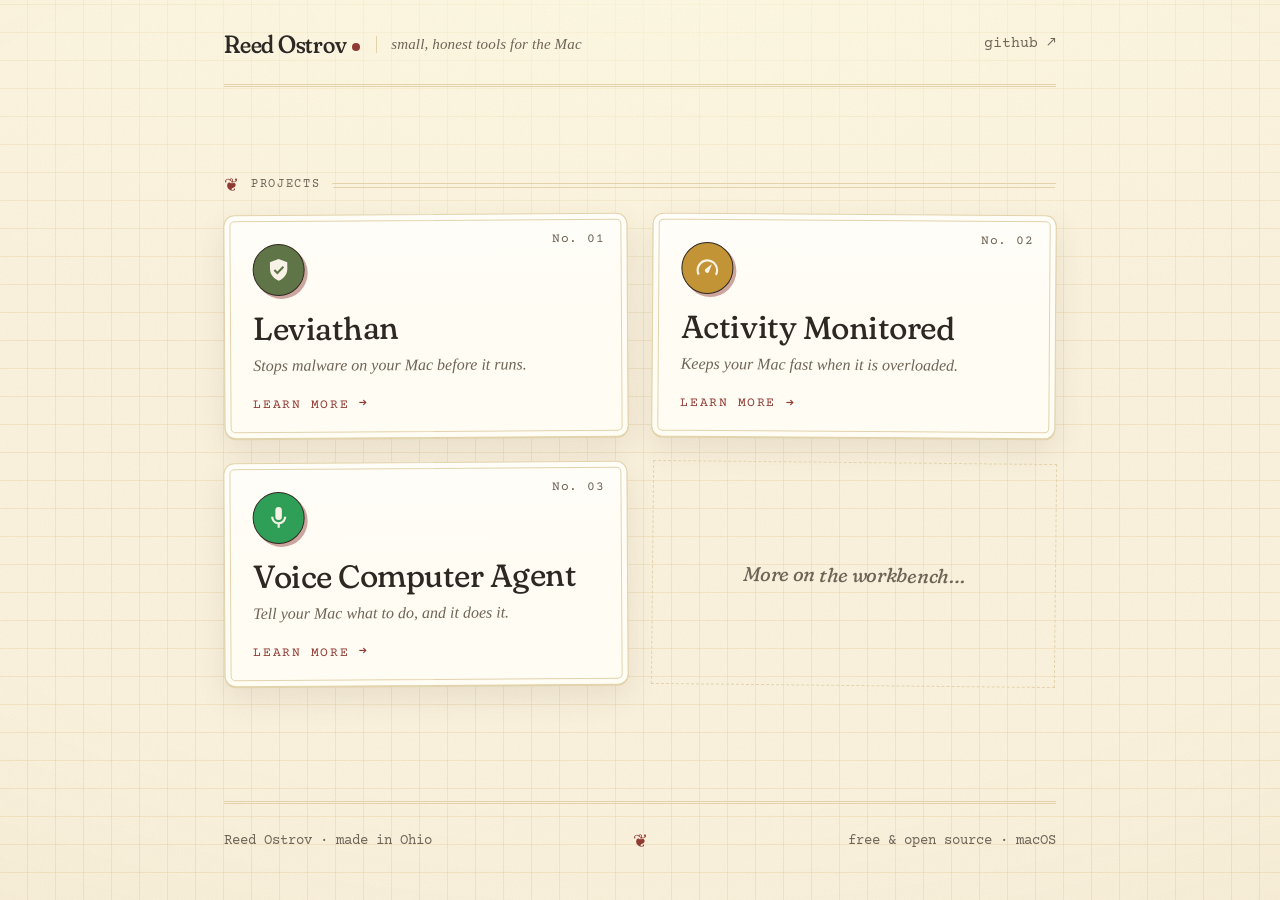
==== index.html @ e275d6ff "Bring back dark mode as warm cocoa with honey, coral and sage accents; softer shading Co-Authored-By" ====
<!doctype html><html lang="en"><head><meta charset="utf-8"><meta name="viewport" content="width=device-width,initial-scale=1"><link rel="preconnect" href="https://fonts.googleapis.com"><link rel="preconnect" href="https://fonts.gstatic.com" crossorigin><link href="https://fonts.googleapis.com/css2?family=Fraunces:opsz,wght,SOFT,WONK@9..144,300..600,0..100,0..1&family=Courier+Prime:ital,wght@0,400;0,700;1,400&family=IBM+Plex+Mono:wght@400;500&family=Instrument+Sans:wght@400;600&display=swap" rel="stylesheet"><link rel="stylesheet" href="/style.css?v=15"><title>Reed Ostrov</title><meta name="description" content="Reed Ostrov's projects: free, open source tools for the Mac."></head><body><div class="wrap"><header class="top"><a class="name" href="/">Reed Ostrov</a><span class="motto">small, honest tools for the Mac</span><a class="mute mono" href="https://github.com/Questboy23">github &#8599;</a></header>
<main class="home"><h1 class="label">Projects</h1><div class="grid">
<a class="card glass lev" href="/leviathan/"><span class="icon lev"><svg viewBox="0 0 24 24" fill="#f8f2e6"><path d="M12 2 4 5v6c0 5 3.4 9.4 8 11 4.6-1.6 8-6 8-11V5l-8-3zm-1.2 14.2-3.5-3.5 1.4-1.4 2.1 2.1 4.9-4.9 1.4 1.4-6.3 6.3z"/></svg></span><h2>Leviathan</h2><p>Stops malware on your Mac before it runs.</p><span class="pill">Learn more &rarr;</span></a>
<a class="card glass am" href="/activity-monitored/"><span class="icon am"><svg viewBox="0 0 24 24" fill="#f8f2e6"><path d="M12 4a10 10 0 0 0-10 10c0 1.7.4 3.3 1.2 4.7l1.7-1A8 8 0 1 1 20 14c0 1.4-.4 2.7-1 3.8l1.7 1A10 10 0 0 0 12 4zm4.2 4.4-5.6 4.4a2 2 0 1 0 2.8 2.8l2.8-7.2z"/></svg></span><h2>Activity Monitored</h2><p>Keeps your Mac fast when it is overloaded.</p><span class="pill">Learn more &rarr;</span></a>
<a class="card glass" href="/voice-computer-agent/"><span class="icon" style="background:#2f9e57"><svg viewBox="0 0 24 24" fill="#f8f2e6"><path d="M12 14a3 3 0 0 0 3-3V5a3 3 0 0 0-6 0v6a3 3 0 0 0 3 3zm5-3a5 5 0 0 1-10 0H5a7 7 0 0 0 6 6.9V21h2v-3.1a7 7 0 0 0 6-6.9h-2z"/></svg></span><h2>Voice Computer Agent</h2><p>Tell your Mac what to do, and it does it.</p><span class="pill">Learn more &rarr;</span></a>
<div class="card stub" aria-hidden="true"><span class="serif">More on the workbench&hellip;</span></div>
</div></main><footer><span>Reed Ostrov &middot; made in Ohio</span><span>free &amp; open source &middot; macOS</span></footer></div></body></html>
---- style.css ----
:root{--bg:#f2e9d8;--ink:#2a2118;--mute:#75685a;--line:#d8cbb3;--card:#fbf5ea;--accent:#c4512b;--sea:#2f6f62;--mustard:#d39a2c;--hl:#f6d77a;--max:960px}
@media (prefers-color-scheme:dark){:root{--bg:#1c1814;--ink:#efe5d3;--mute:#a8998a;--line:#3a3129;--card:#25201a;--accent:#e57a52;--sea:#5fa898;--mustard:#e3b04f;--hl:#6b5221}}
*{box-sizing:border-box;margin:0}
html{-webkit-text-size-adjust:100%}
body{background:var(--bg);color:var(--ink);font:400 17px/1.6 "Instrument Sans",system-ui,sans-serif;-webkit-font-smoothing:antialiased;position:relative;min-height:100vh}
body::before{content:"";position:fixed;inset:0;pointer-events:none;opacity:.28;z-index:0;background-image:url("data:image/svg+xml,%3Csvg xmlns='http://www.w3.org/2000/svg' width='180' height='180'%3E%3Cfilter id='n'%3E%3CfeTurbulence type='fractalNoise' baseFrequency='.85' numOctaves='3' stitchTiles='stitch'/%3E%3CfeColorMatrix values='0 0 0 0 .3 0 0 0 0 .22 0 0 0 0 .12 0 0 0 .5 0'/%3E%3C/filter%3E%3Crect width='100%25' height='100%25' filter='url(%23n)'/%3E%3C/svg%3E")}
.wrap{position:relative;z-index:1;max-width:var(--max);margin:0 auto;padding:0 24px}
a{color:inherit}
.serif{font-family:"Fraunces",Georgia,serif;font-variation-settings:"SOFT" 100,"WONK" 1;font-weight:420;letter-spacing:-.015em}
.mono,.label{font-family:"Courier Prime","IBM Plex Mono",ui-monospace,monospace}
.mute{color:var(--mute)}
header.top{display:flex;justify-content:space-between;align-items:center;padding:26px 0;border-bottom:1.5px dashed var(--line);font-size:15px}
header.top a{text-decoration:none}
.name{font-family:"Fraunces",Georgia,serif;font-variation-settings:"SOFT" 100,"WONK" 1;font-size:22px;font-weight:500;letter-spacing:-.01em}
.name::after{content:"";display:inline-block;width:8px;height:8px;border-radius:50%;background:var(--accent);margin-left:6px;vertical-align:2px}
header.top .mute:hover{color:var(--ink)}
.intro{padding:52px 0 36px}
.intro p{font-size:20px;max-width:40ch;color:var(--ink)}
mark{background:linear-gradient(transparent 55%,var(--hl) 55%,var(--hl) 90%,transparent 90%);color:inherit;padding:0 2px}
.label{font-size:12px;font-weight:500;text-transform:uppercase;letter-spacing:.14em;color:var(--mute)}
h1.label{font-weight:500}
.projects{margin-bottom:88px}
.projects .label{padding:0 0 18px}
.row{display:grid;grid-template-columns:64px 1fr auto;gap:22px;align-items:center;padding:34px 30px;margin-bottom:22px;text-decoration:none;background:var(--card);border:1.5px solid var(--ink);border-radius:16px;box-shadow:4px 4px 0 var(--ink);position:relative;transition:transform .25s cubic-bezier(.2,.7,.2,1),box-shadow .25s cubic-bezier(.2,.7,.2,1)}
.row::before{content:"";position:absolute;left:-1.5px;top:22px;bottom:22px;width:6px;border-radius:0 6px 6px 0;background:var(--c,var(--accent))}
.row .n{width:46px;height:46px;border-radius:50%;display:grid;place-items:center;font:500 14px "Courier Prime","IBM Plex Mono",monospace;border:1.5px solid var(--ink);background:var(--c,var(--accent));color:var(--card)}
.row h2{font-size:clamp(36px,6vw,64px);line-height:1}
.row p{margin-top:10px;color:var(--mute);max-width:46ch}
.row .go{font-size:26px;transition:transform .25s}
.row:hover{transform:translate(-2px,-2px);box-shadow:6px 6px 0 var(--ink)}
.row:hover .go{transform:translateX(6px);color:var(--c,var(--accent))}
.row:active{transform:translate(2px,2px);box-shadow:2px 2px 0 var(--ink)}
.row:focus-visible{outline:2px solid var(--accent);outline-offset:4px}
.tag{display:inline-block;margin-left:10px;vertical-align:middle;font:500 11px "Courier Prime","IBM Plex Mono",monospace;letter-spacing:.08em;text-transform:uppercase;padding:3px 8px;border:1.5px solid var(--ink);border-radius:999px;background:var(--hl);color:var(--ink);transform:rotate(-4deg)}
footer{border-top:1.5px dashed var(--line);padding:26px 0 48px;font-size:14px;color:var(--mute);display:flex;justify-content:space-between;gap:16px;flex-wrap:wrap;font-family:"Courier Prime","IBM Plex Mono",monospace}
/* project page */
.back{display:inline-block;margin-top:36px;font:14px "Courier Prime","IBM Plex Mono",monospace;text-decoration:none;color:var(--mute)}.back:hover{color:var(--ink)}
.dot{display:inline-block;width:10px;height:10px;border-radius:50%;margin-right:8px;vertical-align:0;border:1.5px solid var(--ink)}
.p-hero{padding:44px 0 60px;border-bottom:1.5px dashed var(--line)}
.p-hero h1{font-size:clamp(52px,10vw,112px);line-height:.95}
.p-hero .lede{margin-top:24px;font-size:clamp(20px,2.4vw,26px);line-height:1.4;max-width:30ch}
.actions{margin-top:36px;display:flex;gap:20px;align-items:center;flex-wrap:wrap}
.btn{display:inline-flex;align-items:center;gap:10px;background:var(--accent);color:#fff8ee;padding:15px 26px;border:1.5px solid var(--ink);border-radius:999px;box-shadow:3px 3px 0 var(--ink);text-decoration:none;font-weight:600;font-size:16px;transition:transform .2s,box-shadow .2s}
.btn:hover{transform:translate(-2px,-2px);box-shadow:5px 5px 0 var(--ink)}
.btn:active{transform:translate(2px,2px);box-shadow:1px 1px 0 var(--ink)}
.link{font-size:15px;color:var(--mute)}
section.blk{display:grid;grid-template-columns:220px 1fr;gap:32px;padding:60px 0;border-bottom:1.5px dashed var(--line)}
section.blk h3{font-size:30px;line-height:1.1}
.prose{max-width:60ch;font-size:18px}.prose p+p{margin-top:16px}
ol.steps,ul.pros{list-style:none;padding:0}
ul.pros li,ol.steps li{padding:20px 0;border-top:1.5px dashed var(--line);display:grid;grid-template-columns:44px 1fr;gap:12px}
ul.pros li:first-child,ol.steps li:first-child{border-top:0;padding-top:0}
ul.pros b,ol.steps b{display:block;font-weight:600}
ul.pros span,ol.steps span{color:var(--mute)}
.k{font:500 13px "Courier Prime","IBM Plex Mono",monospace;color:var(--accent);padding-top:4px}
code{font:14px/1.5 "Courier Prime","IBM Plex Mono",ui-monospace,monospace;background:var(--card);border:1px solid var(--line);padding:1px 6px;border-radius:5px;word-break:break-all}
pre{margin-top:12px;background:var(--card);border:1.5px solid var(--ink);border-radius:12px;padding:16px;overflow-x:auto;box-shadow:3px 3px 0 var(--ink)}
pre code{background:none;border:0;padding:0;word-break:normal}
.note{margin-top:16px;font-size:15px;color:var(--mute)}
@media (max-width:720px){.wrap{padding:0 16px}.intro{padding:40px 0 28px}.row{grid-template-columns:1fr auto;padding:26px 22px;gap:14px}.row .n{grid-column:1/-1;width:38px;height:38px}section.blk{grid-template-columns:1fr;gap:14px;padding:44px 0}.tag{margin-left:0;margin-top:8px}}
@media (prefers-reduced-motion:reduce){*{transition:none!important}}
.hello{font-size:clamp(30px,4vw,40px);margin-bottom:10px}
.chips{list-style:none;padding:0;margin-top:16px;display:flex;flex-wrap:wrap;gap:8px}
.chips li{font:500 12px "Courier Prime","IBM Plex Mono",monospace;padding:4px 10px;border:1.5px dashed var(--line);border-radius:999px;color:var(--mute)}
.split{display:grid;grid-template-columns:1.1fr .9fr;gap:40px;align-items:center}
.win{margin:0;background:var(--card);border:1.5px solid var(--ink);border-radius:14px;box-shadow:5px 5px 0 var(--ink);overflow:hidden;transform:rotate(1.2deg)}
.win .bar{display:flex;align-items:center;gap:6px;padding:9px 12px;border-bottom:1.5px solid var(--ink);background:var(--hl)}
.win .bar i{width:11px;height:11px;border-radius:50%;border:1.5px solid var(--ink);background:var(--card)}
.win .bar i:first-child{background:var(--accent)}
.win .bar span{margin-left:8px;font:500 12px "Courier Prime","IBM Plex Mono",monospace}
.win pre.scr{margin:0;border:0;box-shadow:none;border-radius:0;font:13px/1.7 "Courier Prime","IBM Plex Mono",monospace;white-space:pre-wrap;padding:18px}
.scr b{color:var(--accent);font-weight:500}.scr .dim{color:var(--mute)}
.meter{display:inline-block;width:110px;height:10px;border:1.5px solid var(--ink);border-radius:3px;vertical-align:-1px;overflow:hidden}.meter i{display:block;height:100%;background:var(--mustard)}
.feats h4{font:600 18px "Instrument Sans",sans-serif;margin-top:28px}.feats h4:first-child{margin-top:0}.feats p{margin-top:6px}
@media (max-width:820px){.split{grid-template-columns:1fr}.win{transform:none}}
section.blk>*,.split>*{min-width:0}
/* Ideas from freakysite: graph paper, light wash, card sheen, muted vintage inks, book serif body. */
:root{--bg:#fbf3df;--ink:#2e2822;--mute:#6f6457;--line:#e2d3ad;--card:#fffcf3;--accent:#8f3b34;--sea:#5f7548;--mustard:#c39435;--hatch:rgba(214,186,120,.24);--sheen:rgba(255,255,255,.45);--wash:rgba(255,251,228,.8);--body:"Iowan Old Style","Palatino Linotype",Palatino,Georgia,serif;--max:880px}
@media (prefers-color-scheme:dark){:root{--bg:#3a2f24;--ink:#fbf0dc;--mute:#d8c6a6;--line:#6a5843;--card:#46392b;--accent:#f2946e;--sea:#a6c98e;--mustard:#f2c35e;--hl:#8a6a2a;--hatch:rgba(255,214,150,.07);--sheen:rgba(255,236,200,.06);--wash:rgba(255,196,120,.12)}}
body{font-family:var(--body);font-size:17px;min-height:100vh;min-height:100svh;display:flex;flex-direction:column;background-color:var(--bg);background-image:radial-gradient(ellipse 130% 70% at 50% -5%,var(--wash),transparent 62%),repeating-linear-gradient(0deg,transparent 0 27px,var(--hatch) 27px 28px),repeating-linear-gradient(90deg,transparent 0 27px,var(--hatch) 27px 28px);background-attachment:fixed}
body::before{mix-blend-mode:multiply;opacity:.1}
@media (prefers-color-scheme:dark){body::before{mix-blend-mode:overlay;opacity:.06}}
.wrap{flex:1;display:flex;flex-direction:column;width:100%}
.glass{background-color:var(--card);background-image:linear-gradient(180deg,var(--sheen),transparent 55%);border:1px solid var(--line);border-radius:11px;box-shadow:0 1px 0 var(--line),0 12px 30px rgba(90,60,45,.10)}
/* home: both projects in view */
main.home{flex:1;display:flex;flex-direction:column;justify-content:center;padding:16px 0 44px}
main.home h1.label{margin:0 0 14px 2px}
.grid{display:grid;grid-template-columns:1fr 1fr;gap:20px}
.card{display:flex;flex-direction:column;align-items:flex-start;gap:8px;padding:24px;text-decoration:none;transition:transform .25s cubic-bezier(.2,.7,.2,1),box-shadow .25s}
.card:hover{transform:translateY(-3px);box-shadow:0 1px 0 var(--line),0 18px 36px rgba(90,60,45,.16)}
.card:focus-visible{outline:2px solid var(--accent);outline-offset:4px}
.card h2{font:420 30px/1.05 "Fraunces",Georgia,serif;font-variation-settings:"SOFT" 100,"WONK" 1;letter-spacing:-.015em;margin-top:8px}
.card p{color:var(--mute);font-size:16px;line-height:1.45}
.icon{width:52px;height:52px;border-radius:50%;display:grid;place-items:center;border:1px solid var(--ink);box-shadow:2px 2px 0 var(--line)}
.icon svg{width:26px;height:26px}
.icon.lev{background:var(--sea)}.icon.am{background:var(--mustard)}
.pill{margin-top:auto;padding-top:10px;font:500 12px "Courier Prime","IBM Plex Mono",monospace;letter-spacing:.1em;text-transform:uppercase;color:var(--accent)}
.card:hover .pill{text-decoration:underline;text-underline-offset:3px}
/* project pages: sections as printed cards */
.p-hero{padding:32px;margin-bottom:18px;border-bottom:1px solid var(--line)}
.p-hero h1{font-size:clamp(44px,7vw,80px)}
section.blk{padding:28px 32px;margin-bottom:18px;grid-template-columns:200px 1fr;border-bottom:1px solid var(--line)}
section.blk h3{font-size:24px}
.btn{background:var(--accent);border:1px solid var(--ink);border-radius:11px;box-shadow:2px 2px 0 var(--line);font:500 13px "Courier Prime","IBM Plex Mono",monospace;letter-spacing:.1em;text-transform:uppercase;padding:14px 22px}
.btn:hover{box-shadow:3px 3px 0 var(--line)}
.win{transform:rotate(.8deg);box-shadow:0 1px 0 var(--line),0 14px 30px rgba(90,60,45,.14);border-color:var(--line)}
.win .bar{background:var(--bg);border-bottom-color:var(--line)}
pre{box-shadow:none;border-color:var(--line)}
ul.pros li,ol.steps li{border-top-style:solid}
@media (max-width:720px){.grid{grid-template-columns:1fr;gap:14px}.card{padding:20px}.p-hero{padding:24px 20px}section.blk{padding:22px 20px;grid-template-columns:1fr}}
/* back link + download button fix */
.crumb{margin:22px 0 16px}
.back{display:inline-flex;align-items:center;gap:8px;margin:0;padding:8px 14px;background:var(--card);border:1px solid var(--line);border-radius:999px;font:500 12px "Courier Prime","IBM Plex Mono",monospace;letter-spacing:.08em;text-transform:uppercase;color:var(--mute);text-decoration:none;box-shadow:1px 1px 0 var(--line);transition:color .15s,border-color .15s}
.back:hover{color:var(--ink);border-color:var(--ink)}
.back span{transition:transform .15s}.back:hover span{transform:translateX(-3px)}
.btn,.btn:hover,.btn:active{transform:none}
.btn{cursor:pointer;transition:background .15s,box-shadow .15s}
.btn:hover{background:#7a302a;box-shadow:3px 3px 0 var(--line)}
.btn:active{box-shadow:0 0 0 var(--line)}
.btn:focus-visible,.back:focus-visible{outline:2px solid var(--mustard);outline-offset:3px}
.actions{align-items:center}.size{font:12px "Courier Prime","IBM Plex Mono",monospace;color:var(--mute);margin-left:-8px}
/* v9 retro print layer: masthead rules, catalog cards, fleurons, letterpress, vignette. Ideas from tufte-css (oldstyle figures, small caps) and Courier Prime. */
:root{--fleuron:"\2766";--vig:rgba(150,110,30,.05);--emb:rgba(255,255,255,.55)}
@media (prefers-color-scheme:dark){:root{--vig:rgba(20,10,0,.16);--emb:rgba(0,0,0,.3)}}
body{font-variant-numeric:oldstyle-nums proportional-nums;font-kerning:normal}
body::after{content:"";position:fixed;inset:0;pointer-events:none;z-index:0;background:radial-gradient(ellipse 120% 90% at 50% 40%,transparent 55%,var(--vig))}
::selection{background:var(--mustard);color:#2a2118}
.mono,.label,code,pre,.pill,.back,.btn,footer{font-variant-numeric:lining-nums}
/* masthead */
header.top{border-bottom:3px double var(--line);padding:24px 0 20px;gap:16px}
.name{font-size:25px;font-variation-settings:"SOFT" 100,"WONK" 1,"opsz" 144;text-shadow:0 1px 0 var(--emb)}
.motto{font:italic 15px var(--body);color:var(--mute);letter-spacing:.01em;margin-right:auto;padding-left:14px;border-left:1px solid var(--line)}
/* section label with printer's ornament */
main.home h1.label{display:flex;align-items:center;gap:12px;margin:0 0 18px}
main.home h1.label::before{content:var(--fleuron);font:18px Georgia,serif;letter-spacing:0;color:var(--accent);text-transform:none}
main.home h1.label::after{content:"";flex:1;border-top:1px solid var(--line);box-shadow:0 2px 0 -1px var(--line);height:3px}
/* catalog cards */
.grid{counter-reset:card;gap:24px}
.card{position:relative;counter-increment:card;outline:1px solid var(--line);outline-offset:-7px;padding:28px 28px 26px;rotate:-.35deg;transition:transform .3s cubic-bezier(.2,.7,.2,1),box-shadow .3s,rotate .3s}
.card:nth-child(even){rotate:.4deg}
.card:hover{rotate:0deg}
.card::after{content:"No. " counter(card,decimal-leading-zero);position:absolute;top:18px;right:22px;font:13px "Courier Prime","IBM Plex Mono",monospace;color:var(--mute);letter-spacing:.06em}
.card h2{font-size:32px;text-shadow:0 1px 0 var(--emb)}
.card p{font-style:italic}
.icon{box-shadow:3px 3px 0 color-mix(in srgb,var(--accent) 45%,transparent);border-color:var(--ink)}
.card:hover .icon{box-shadow:4px 4px 0 color-mix(in srgb,var(--accent) 60%,transparent)}
.pill{font-size:13px;letter-spacing:.12em}
/* project pages */
.p-hero{outline:1px solid var(--line);outline-offset:-7px}
.p-hero h1{text-shadow:0 1px 0 var(--emb);font-variation-settings:"SOFT" 100,"WONK" 1,"opsz" 144}
.lede{font-style:italic}
section.blk h3::after{content:"";display:block;width:38px;border-top:3px double var(--accent);margin-top:12px}
.p-hero+section.blk .prose>p:first-child::first-letter{float:left;font:500 3.6em/.82 "Fraunces",Georgia,serif;font-variation-settings:"SOFT" 100,"WONK" 1;padding:5px 9px 0 0;color:var(--accent)}
.btn{box-shadow:inset 0 1px 0 rgba(255,255,255,.2),inset 0 -2px 0 rgba(0,0,0,.18),2px 2px 0 var(--line);text-shadow:0 1px 0 rgba(0,0,0,.28);font-size:14px}
.btn:hover{box-shadow:inset 0 1px 0 rgba(255,255,255,.2),inset 0 -2px 0 rgba(0,0,0,.18),3px 3px 0 var(--line)}
.btn:active{box-shadow:inset 0 2px 3px rgba(0,0,0,.3)}
.win pre.scr{background-image:repeating-linear-gradient(0deg,rgba(0,0,0,.04) 0 1px,transparent 1px 3px)}
@media (prefers-color-scheme:dark){.win pre.scr{text-shadow:0 0 6px color-mix(in srgb,var(--mustard) 30%,transparent)}}
.k{font-size:14px}
.prose a,.note a,.link{text-decoration-thickness:1px;text-underline-offset:3px}
/* colophon */
footer{border-top:3px double var(--line);align-items:center}
footer::before{content:var(--fleuron);order:1;font:18px Georgia,serif;color:var(--accent)}
footer>span:last-child{order:2}
/* gentle settle-in on load */
@keyframes settle{from{opacity:0;translate:0 8px}to{opacity:1;translate:0 0}}
main>*,main .card{animation:settle .6s cubic-bezier(.2,.7,.2,1) both}
main .card:nth-child(2){animation-delay:.08s}main .card:nth-child(3){animation-delay:.16s}main .card:nth-child(4){animation-delay:.24s}
@media (max-width:720px){.motto{display:none}.card{rotate:0deg}.card::after{top:16px;right:18px}footer{justify-content:center;text-align:center}footer::before{order:0;width:100%}}
@media (prefers-reduced-motion:reduce){*{animation:none!important}}
.card.stub{counter-increment:none;background:none;box-shadow:none;border:1.5px dashed var(--line);outline:0;justify-content:center;align-items:center;color:var(--mute);font-size:20px;font-style:italic;rotate:.6deg;min-height:120px}
.card.stub::after{content:none}
.grid>.card.stub:nth-child(even){display:flex}.grid>.card.stub:nth-child(odd){display:none}
@media (max-width:720px){.grid>.card.stub:nth-child(even){display:none}}
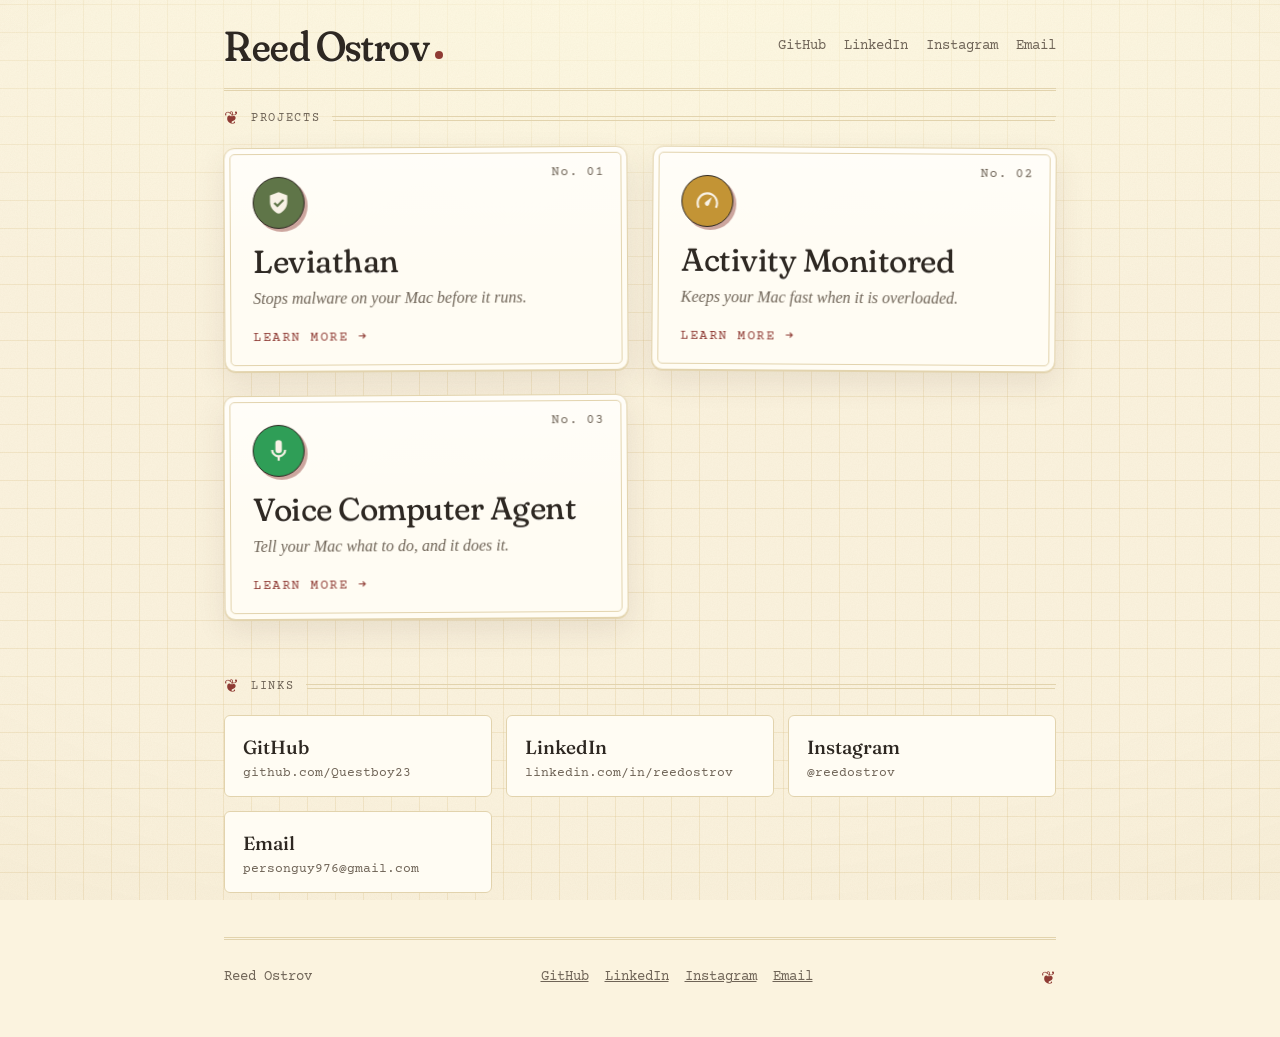
==== commit a5ae3be2: "Bigger name, links to GitHub, LinkedIn, Instagram and email, favicon, drop motto and filler text Co-" ====
--- a/index.html
+++ b/index.html
@@ -1,7 +1,7 @@
-<!doctype html><html lang="en"><head><meta charset="utf-8"><meta name="viewport" content="width=device-width,initial-scale=1"><link rel="preconnect" href="https://fonts.googleapis.com"><link rel="preconnect" href="https://fonts.gstatic.com" crossorigin><link href="https://fonts.googleapis.com/css2?family=Fraunces:opsz,wght,SOFT,WONK@9..144,300..600,0..100,0..1&family=Courier+Prime:ital,wght@0,400;0,700;1,400&family=IBM+Plex+Mono:wght@400;500&family=Instrument+Sans:wght@400;600&display=swap" rel="stylesheet"><link rel="stylesheet" href="/style.css?v=15"><title>Reed Ostrov</title><meta name="description" content="Reed Ostrov's projects: free, open source tools for the Mac."></head><body><div class="wrap"><header class="top"><a class="name" href="/">Reed Ostrov</a><span class="motto">small, honest tools for the Mac</span><a class="mute mono" href="https://github.com/Questboy23">github &#8599;</a></header>
+<!doctype html><html lang="en"><head><meta charset="utf-8"><link rel="icon" href="/favicon.svg" type="image/svg+xml"><meta name="viewport" content="width=device-width,initial-scale=1"><link rel="preconnect" href="https://fonts.googleapis.com"><link rel="preconnect" href="https://fonts.gstatic.com" crossorigin><link href="https://fonts.googleapis.com/css2?family=Fraunces:opsz,wght,SOFT,WONK@9..144,300..600,0..100,0..1&family=Courier+Prime:ital,wght@0,400;0,700;1,400&family=IBM+Plex+Mono:wght@400;500&family=Instrument+Sans:wght@400;600&display=swap" rel="stylesheet"><link rel="stylesheet" href="/style.css?v=17"><title>Reed Ostrov</title><meta name="description" content="Reed Ostrov's projects and links."></head><body><div class="wrap"><header class="top"><a class="name" href="/">Reed Ostrov</a><nav class="toplinks mono"><a href="https://github.com/Questboy23">GitHub</a><a href="https://www.linkedin.com/in/reedostrov">LinkedIn</a><a href="https://www.instagram.com/reedostrov">Instagram</a><a href="mailto:personguy976@gmail.com">Email</a></nav></header>
 <main class="home"><h1 class="label">Projects</h1><div class="grid">
 <a class="card glass lev" href="/leviathan/"><span class="icon lev"><svg viewBox="0 0 24 24" fill="#f8f2e6"><path d="M12 2 4 5v6c0 5 3.4 9.4 8 11 4.6-1.6 8-6 8-11V5l-8-3zm-1.2 14.2-3.5-3.5 1.4-1.4 2.1 2.1 4.9-4.9 1.4 1.4-6.3 6.3z"/></svg></span><h2>Leviathan</h2><p>Stops malware on your Mac before it runs.</p><span class="pill">Learn more &rarr;</span></a>
 <a class="card glass am" href="/activity-monitored/"><span class="icon am"><svg viewBox="0 0 24 24" fill="#f8f2e6"><path d="M12 4a10 10 0 0 0-10 10c0 1.7.4 3.3 1.2 4.7l1.7-1A8 8 0 1 1 20 14c0 1.4-.4 2.7-1 3.8l1.7 1A10 10 0 0 0 12 4zm4.2 4.4-5.6 4.4a2 2 0 1 0 2.8 2.8l2.8-7.2z"/></svg></span><h2>Activity Monitored</h2><p>Keeps your Mac fast when it is overloaded.</p><span class="pill">Learn more &rarr;</span></a>
 <a class="card glass" href="/voice-computer-agent/"><span class="icon" style="background:#2f9e57"><svg viewBox="0 0 24 24" fill="#f8f2e6"><path d="M12 14a3 3 0 0 0 3-3V5a3 3 0 0 0-6 0v6a3 3 0 0 0 3 3zm5-3a5 5 0 0 1-10 0H5a7 7 0 0 0 6 6.9V21h2v-3.1a7 7 0 0 0 6-6.9h-2z"/></svg></span><h2>Voice Computer Agent</h2><p>Tell your Mac what to do, and it does it.</p><span class="pill">Learn more &rarr;</span></a>
-<div class="card stub" aria-hidden="true"><span class="serif">More on the workbench&hellip;</span></div>
-</div></main><footer><span>Reed Ostrov &middot; made in Ohio</span><span>free &amp; open source &middot; macOS</span></footer></div></body></html>
+
+</div><h1 class="label" style="margin-top:56px">Links</h1><ul class="links"><li><a href="https://github.com/Questboy23"><b>GitHub</b><span>github.com/Questboy23</span></a></li><li><a href="https://www.linkedin.com/in/reedostrov"><b>LinkedIn</b><span>linkedin.com/in/reedostrov</span></a></li><li><a href="https://www.instagram.com/reedostrov"><b>Instagram</b><span>@reedostrov</span></a></li><li><a href="mailto:personguy976@gmail.com"><b>Email</b><span>personguy976@gmail.com</span></a></li></ul></main><footer><span>Reed Ostrov</span><nav class="footlinks"><a href="https://github.com/Questboy23">GitHub</a><a href="https://www.linkedin.com/in/reedostrov">LinkedIn</a><a href="https://www.instagram.com/reedostrov">Instagram</a><a href="mailto:personguy976@gmail.com">Email</a></nav></footer></div></body></html>
--- a/style.css
+++ b/style.css
@@ -76,7 +76,7 @@
 section.blk>*,.split>*{min-width:0}
 /* Ideas from freakysite: graph paper, light wash, card sheen, muted vintage inks, book serif body. */
 :root{--bg:#fbf3df;--ink:#2e2822;--mute:#6f6457;--line:#e2d3ad;--card:#fffcf3;--accent:#8f3b34;--sea:#5f7548;--mustard:#c39435;--hatch:rgba(214,186,120,.24);--sheen:rgba(255,255,255,.45);--wash:rgba(255,251,228,.8);--body:"Iowan Old Style","Palatino Linotype",Palatino,Georgia,serif;--max:880px}
-@media (prefers-color-scheme:dark){:root{--bg:#3a2f24;--ink:#fbf0dc;--mute:#d8c6a6;--line:#6a5843;--card:#46392b;--accent:#f2946e;--sea:#a6c98e;--mustard:#f2c35e;--hl:#8a6a2a;--hatch:rgba(255,214,150,.07);--sheen:rgba(255,236,200,.06);--wash:rgba(255,196,120,.12)}}
+@media (prefers-color-scheme:dark){:root{--bg:#44362a;--ink:#fdf2e0;--mute:#e0cbaa;--line:#76604a;--card:#514132;--accent:#f28a4c;--sea:#a6c98e;--mustard:#f2c35e;--hl:#9a5a2a;--hatch:rgba(255,190,130,.07);--sheen:transparent;--wash:transparent}}
 body{font-family:var(--body);font-size:17px;min-height:100vh;min-height:100svh;display:flex;flex-direction:column;background-color:var(--bg);background-image:radial-gradient(ellipse 130% 70% at 50% -5%,var(--wash),transparent 62%),repeating-linear-gradient(0deg,transparent 0 27px,var(--hatch) 27px 28px),repeating-linear-gradient(90deg,transparent 0 27px,var(--hatch) 27px 28px);background-attachment:fixed}
 body::before{mix-blend-mode:multiply;opacity:.1}
 @media (prefers-color-scheme:dark){body::before{mix-blend-mode:overlay;opacity:.06}}
@@ -155,7 +155,7 @@
 .btn:hover{box-shadow:inset 0 1px 0 rgba(255,255,255,.2),inset 0 -2px 0 rgba(0,0,0,.18),3px 3px 0 var(--line)}
 .btn:active{box-shadow:inset 0 2px 3px rgba(0,0,0,.3)}
 .win pre.scr{background-image:repeating-linear-gradient(0deg,rgba(0,0,0,.04) 0 1px,transparent 1px 3px)}
-@media (prefers-color-scheme:dark){.win pre.scr{text-shadow:0 0 6px color-mix(in srgb,var(--mustard) 30%,transparent)}}
+
 .k{font-size:14px}
 .prose a,.note a,.link{text-decoration-thickness:1px;text-underline-offset:3px}
 /* colophon */
@@ -172,3 +172,13 @@
 .card.stub::after{content:none}
 .grid>.card.stub:nth-child(even){display:flex}.grid>.card.stub:nth-child(odd){display:none}
 @media (max-width:720px){.grid>.card.stub:nth-child(even){display:none}}
+/* v16: bigger name, links, no motto */
+.top .name{font-size:42px;line-height:1.05}
+.toplinks{display:flex;gap:18px;font-size:14px}.toplinks a,.footlinks a{color:var(--mute)}.toplinks a:hover,.footlinks a:hover{color:var(--accent)}
+.footlinks{display:flex;gap:16px;flex-wrap:wrap}
+.links{list-style:none;padding:0;display:grid;grid-template-columns:repeat(auto-fill,minmax(210px,1fr));gap:14px}
+.links a{display:flex;flex-direction:column;gap:4px;padding:16px 18px;background:var(--card);border:1.5px solid var(--line);border-radius:6px;text-decoration:none;color:var(--ink);transition:border-color .15s,translate .15s}
+.links a:hover{border-color:var(--accent);translate:0 -2px}
+.links b{font-family:"Fraunces",Georgia,serif;font-size:19px;font-weight:500}
+.links span{font:13px "Courier Prime",monospace;color:var(--mute);overflow-wrap:anywhere}
+@media (max-width:720px){.top{flex-wrap:wrap}.top .name{font-size:34px}.toplinks{width:100%;gap:14px}}
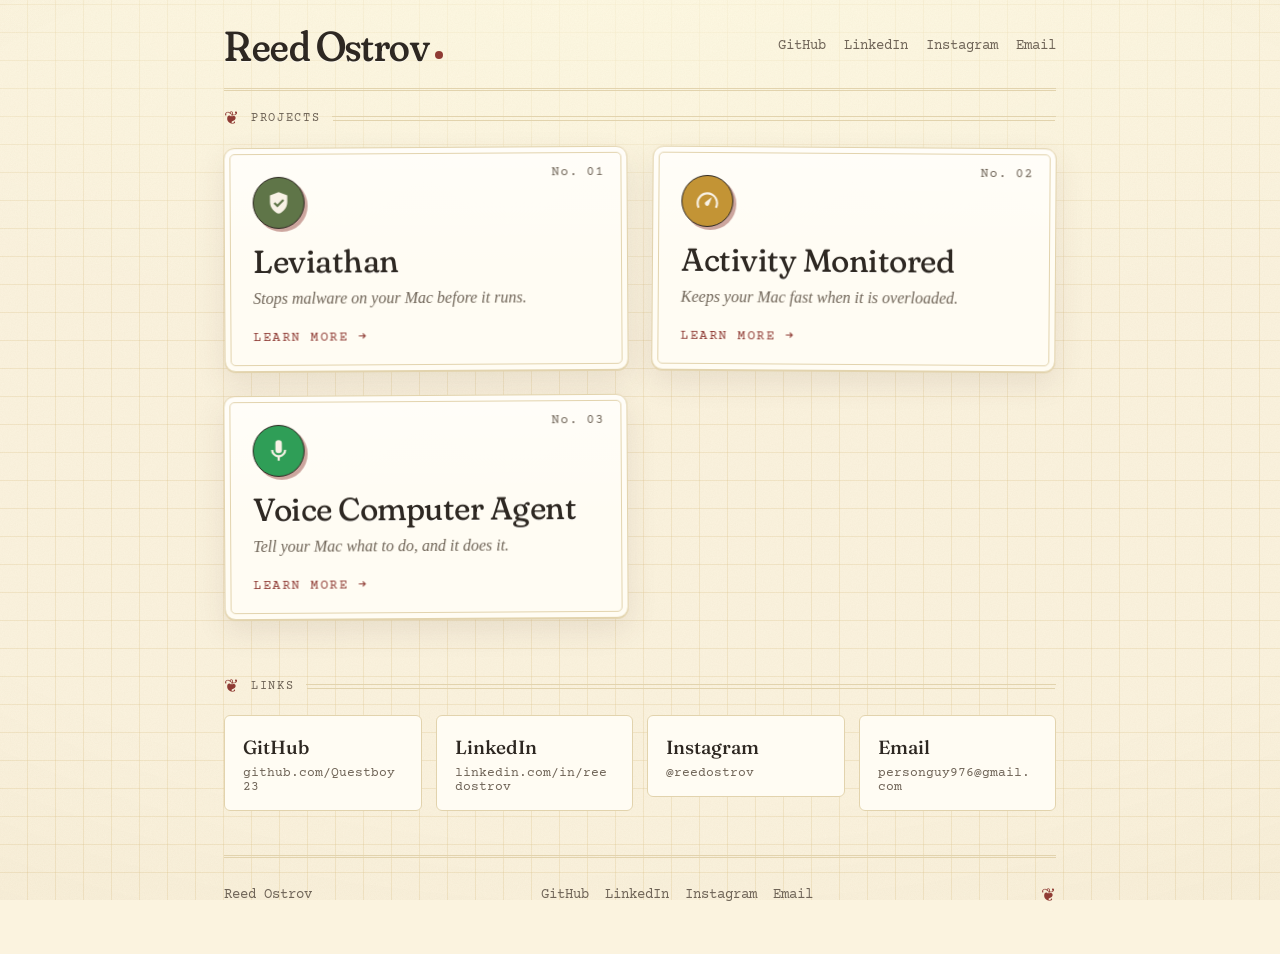
==== commit 595cf007: "Links in one row of four Co-Authored-By: Claude Opus 5.5 <noreply@anthropic.com>" ====
--- a/index.html
+++ b/index.html
@@ -1,4 +1,4 @@
-<!doctype html><html lang="en"><head><meta charset="utf-8"><link rel="icon" href="/favicon.svg" type="image/svg+xml"><meta name="viewport" content="width=device-width,initial-scale=1"><link rel="preconnect" href="https://fonts.googleapis.com"><link rel="preconnect" href="https://fonts.gstatic.com" crossorigin><link href="https://fonts.googleapis.com/css2?family=Fraunces:opsz,wght,SOFT,WONK@9..144,300..600,0..100,0..1&family=Courier+Prime:ital,wght@0,400;0,700;1,400&family=IBM+Plex+Mono:wght@400;500&family=Instrument+Sans:wght@400;600&display=swap" rel="stylesheet"><link rel="stylesheet" href="/style.css?v=17"><title>Reed Ostrov</title><meta name="description" content="Reed Ostrov's projects and links."></head><body><div class="wrap"><header class="top"><a class="name" href="/">Reed Ostrov</a><nav class="toplinks mono"><a href="https://github.com/Questboy23">GitHub</a><a href="https://www.linkedin.com/in/reedostrov">LinkedIn</a><a href="https://www.instagram.com/reedostrov">Instagram</a><a href="mailto:personguy976@gmail.com">Email</a></nav></header>
+<!doctype html><html lang="en"><head><meta charset="utf-8"><link rel="icon" href="/favicon.svg" type="image/svg+xml"><meta name="viewport" content="width=device-width,initial-scale=1"><link rel="preconnect" href="https://fonts.googleapis.com"><link rel="preconnect" href="https://fonts.gstatic.com" crossorigin><link href="https://fonts.googleapis.com/css2?family=Fraunces:opsz,wght,SOFT,WONK@9..144,300..600,0..100,0..1&family=Courier+Prime:ital,wght@0,400;0,700;1,400&family=IBM+Plex+Mono:wght@400;500&family=Instrument+Sans:wght@400;600&display=swap" rel="stylesheet"><link rel="stylesheet" href="/style.css?v=18"><title>Reed Ostrov</title><meta name="description" content="Reed Ostrov's projects and links."></head><body><div class="wrap"><header class="top"><a class="name" href="/">Reed Ostrov</a><nav class="toplinks mono"><a href="https://github.com/Questboy23">GitHub</a><a href="https://www.linkedin.com/in/reedostrov">LinkedIn</a><a href="https://www.instagram.com/reedostrov">Instagram</a><a href="mailto:personguy976@gmail.com">Email</a></nav></header>
 <main class="home"><h1 class="label">Projects</h1><div class="grid">
 <a class="card glass lev" href="/leviathan/"><span class="icon lev"><svg viewBox="0 0 24 24" fill="#f8f2e6"><path d="M12 2 4 5v6c0 5 3.4 9.4 8 11 4.6-1.6 8-6 8-11V5l-8-3zm-1.2 14.2-3.5-3.5 1.4-1.4 2.1 2.1 4.9-4.9 1.4 1.4-6.3 6.3z"/></svg></span><h2>Leviathan</h2><p>Stops malware on your Mac before it runs.</p><span class="pill">Learn more &rarr;</span></a>
 <a class="card glass am" href="/activity-monitored/"><span class="icon am"><svg viewBox="0 0 24 24" fill="#f8f2e6"><path d="M12 4a10 10 0 0 0-10 10c0 1.7.4 3.3 1.2 4.7l1.7-1A8 8 0 1 1 20 14c0 1.4-.4 2.7-1 3.8l1.7 1A10 10 0 0 0 12 4zm4.2 4.4-5.6 4.4a2 2 0 1 0 2.8 2.8l2.8-7.2z"/></svg></span><h2>Activity Monitored</h2><p>Keeps your Mac fast when it is overloaded.</p><span class="pill">Learn more &rarr;</span></a>
--- a/style.css
+++ b/style.css
@@ -175,8 +175,8 @@
 /* v16: bigger name, links, no motto */
 .top .name{font-size:42px;line-height:1.05}
 .toplinks{display:flex;gap:18px;font-size:14px}.toplinks a,.footlinks a{color:var(--mute)}.toplinks a:hover,.footlinks a:hover{color:var(--accent)}
-.footlinks{display:flex;gap:16px;flex-wrap:wrap}
-.links{list-style:none;padding:0;display:grid;grid-template-columns:repeat(auto-fill,minmax(210px,1fr));gap:14px}
+.footlinks{display:flex;gap:16px;flex-wrap:wrap}.footlinks a{text-decoration:none}
+.links{list-style:none;padding:0;display:grid;grid-template-columns:repeat(auto-fill,minmax(180px,1fr));gap:14px}
 .links a{display:flex;flex-direction:column;gap:4px;padding:16px 18px;background:var(--card);border:1.5px solid var(--line);border-radius:6px;text-decoration:none;color:var(--ink);transition:border-color .15s,translate .15s}
 .links a:hover{border-color:var(--accent);translate:0 -2px}
 .links b{font-family:"Fraunces",Georgia,serif;font-size:19px;font-weight:500}
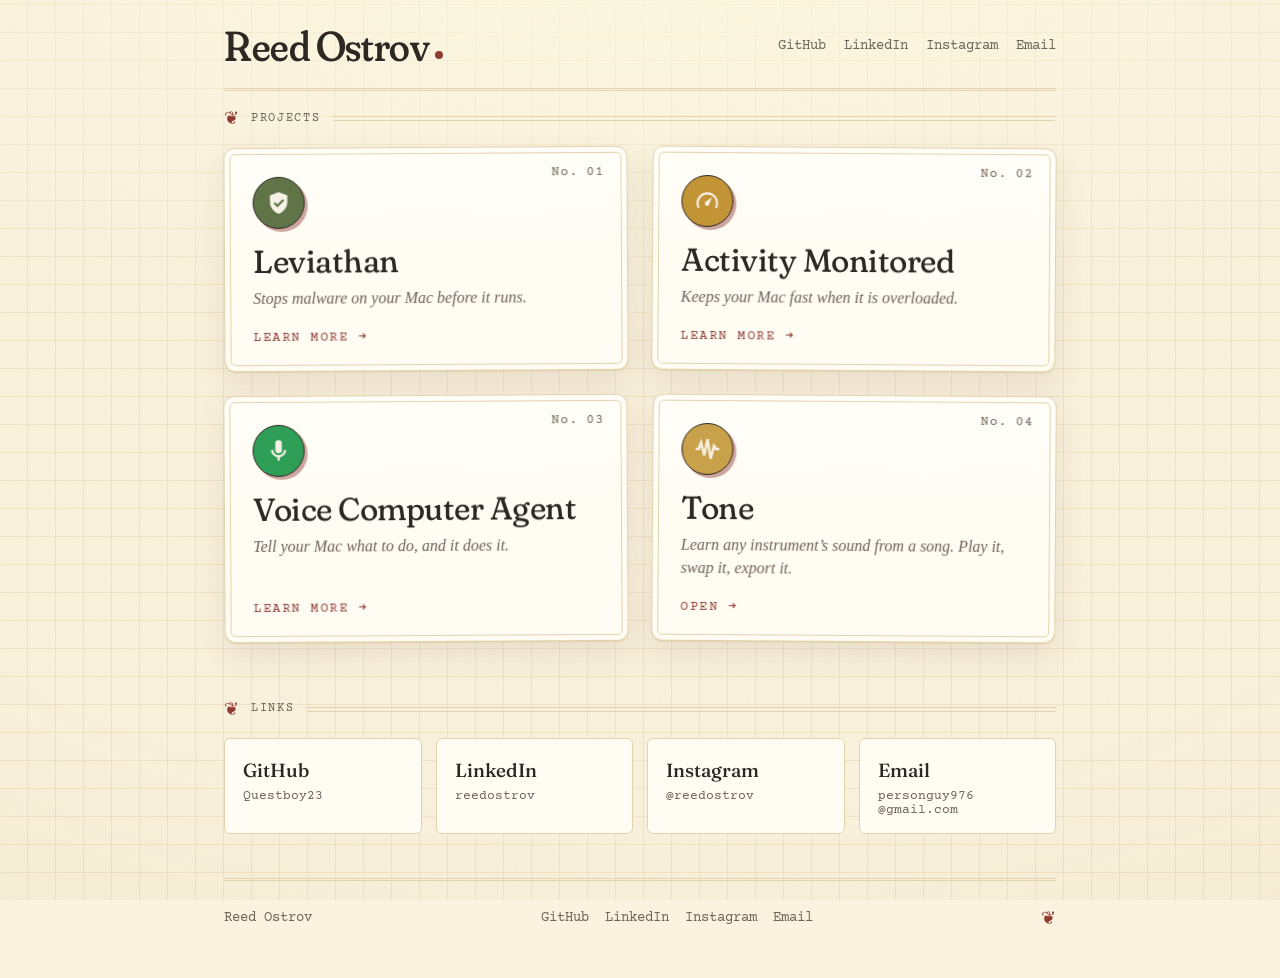
==== commit 9f2a0178: "Home: Tone card; link cards same height, no mid-word breaks" ====
--- a/index.html
+++ b/index.html
@@ -1,7 +1,8 @@
-<!doctype html><html lang="en"><head><meta charset="utf-8"><link rel="icon" href="/favicon.svg" type="image/svg+xml"><meta name="viewport" content="width=device-width,initial-scale=1"><link rel="preconnect" href="https://fonts.googleapis.com"><link rel="preconnect" href="https://fonts.gstatic.com" crossorigin><link href="https://fonts.googleapis.com/css2?family=Fraunces:opsz,wght,SOFT,WONK@9..144,300..600,0..100,0..1&family=Courier+Prime:ital,wght@0,400;0,700;1,400&family=IBM+Plex+Mono:wght@400;500&family=Instrument+Sans:wght@400;600&display=swap" rel="stylesheet"><link rel="stylesheet" href="/style.css?v=18"><title>Reed Ostrov</title><meta name="description" content="Reed Ostrov's projects and links."></head><body><div class="wrap"><header class="top"><a class="name" href="/">Reed Ostrov</a><nav class="toplinks mono"><a href="https://github.com/Questboy23">GitHub</a><a href="https://www.linkedin.com/in/reedostrov">LinkedIn</a><a href="https://www.instagram.com/reedostrov">Instagram</a><a href="mailto:personguy976@gmail.com">Email</a></nav></header>
+<!doctype html><html lang="en"><head><meta charset="utf-8"><link rel="icon" href="/favicon.svg" type="image/svg+xml"><meta name="viewport" content="width=device-width,initial-scale=1"><link rel="preconnect" href="https://fonts.googleapis.com"><link rel="preconnect" href="https://fonts.gstatic.com" crossorigin><link href="https://fonts.googleapis.com/css2?family=Fraunces:opsz,wght,SOFT,WONK@9..144,300..600,0..100,0..1&family=Courier+Prime:ital,wght@0,400;0,700;1,400&family=IBM+Plex+Mono:wght@400;500&family=Instrument+Sans:wght@400;600&display=swap" rel="stylesheet"><link rel="stylesheet" href="/style.css?v=19"><title>Reed Ostrov</title><meta name="description" content="Reed Ostrov's projects and links."></head><body><div class="wrap"><header class="top"><a class="name" href="/">Reed Ostrov</a><nav class="toplinks mono"><a href="https://github.com/Questboy23">GitHub</a><a href="https://www.linkedin.com/in/reedostrov">LinkedIn</a><a href="https://www.instagram.com/reedostrov">Instagram</a><a href="mailto:personguy976@gmail.com">Email</a></nav></header>
 <main class="home"><h1 class="label">Projects</h1><div class="grid">
 <a class="card glass lev" href="/leviathan/"><span class="icon lev"><svg viewBox="0 0 24 24" fill="#f8f2e6"><path d="M12 2 4 5v6c0 5 3.4 9.4 8 11 4.6-1.6 8-6 8-11V5l-8-3zm-1.2 14.2-3.5-3.5 1.4-1.4 2.1 2.1 4.9-4.9 1.4 1.4-6.3 6.3z"/></svg></span><h2>Leviathan</h2><p>Stops malware on your Mac before it runs.</p><span class="pill">Learn more &rarr;</span></a>
 <a class="card glass am" href="/activity-monitored/"><span class="icon am"><svg viewBox="0 0 24 24" fill="#f8f2e6"><path d="M12 4a10 10 0 0 0-10 10c0 1.7.4 3.3 1.2 4.7l1.7-1A8 8 0 1 1 20 14c0 1.4-.4 2.7-1 3.8l1.7 1A10 10 0 0 0 12 4zm4.2 4.4-5.6 4.4a2 2 0 1 0 2.8 2.8l2.8-7.2z"/></svg></span><h2>Activity Monitored</h2><p>Keeps your Mac fast when it is overloaded.</p><span class="pill">Learn more &rarr;</span></a>
 <a class="card glass" href="/voice-computer-agent/"><span class="icon" style="background:#2f9e57"><svg viewBox="0 0 24 24" fill="#f8f2e6"><path d="M12 14a3 3 0 0 0 3-3V5a3 3 0 0 0-6 0v6a3 3 0 0 0 3 3zm5-3a5 5 0 0 1-10 0H5a7 7 0 0 0 6 6.9V21h2v-3.1a7 7 0 0 0 6-6.9h-2z"/></svg></span><h2>Voice Computer Agent</h2><p>Tell your Mac what to do, and it does it.</p><span class="pill">Learn more &rarr;</span></a>
+<a class="card glass" href="/tone/"><span class="icon" style="background:#c9a14a"><svg viewBox="0 0 24 24" fill="none" stroke="#f8f2e6" stroke-width="2.2" stroke-linecap="round"><path d="M2 12h2l2-6 3 12 3-15 3 18 3-12 2 3h2"/></svg></span><h2>Tone</h2><p>Learn any instrument&rsquo;s sound from a song. Play it, swap it, export it.</p><span class="pill">Open &rarr;</span></a>
 
-</div><h1 class="label" style="margin-top:56px">Links</h1><ul class="links"><li><a href="https://github.com/Questboy23"><b>GitHub</b><span>github.com/Questboy23</span></a></li><li><a href="https://www.linkedin.com/in/reedostrov"><b>LinkedIn</b><span>linkedin.com/in/reedostrov</span></a></li><li><a href="https://www.instagram.com/reedostrov"><b>Instagram</b><span>@reedostrov</span></a></li><li><a href="mailto:personguy976@gmail.com"><b>Email</b><span>personguy976@gmail.com</span></a></li></ul></main><footer><span>Reed Ostrov</span><nav class="footlinks"><a href="https://github.com/Questboy23">GitHub</a><a href="https://www.linkedin.com/in/reedostrov">LinkedIn</a><a href="https://www.instagram.com/reedostrov">Instagram</a><a href="mailto:personguy976@gmail.com">Email</a></nav></footer></div></body></html>
+</div><h1 class="label" style="margin-top:56px">Links</h1><ul class="links"><li><a href="https://github.com/Questboy23"><b>GitHub</b><span>Questboy23</span></a></li><li><a href="https://www.linkedin.com/in/reedostrov"><b>LinkedIn</b><span>reedostrov</span></a></li><li><a href="https://www.instagram.com/reedostrov"><b>Instagram</b><span>@reedostrov</span></a></li><li><a href="mailto:personguy976@gmail.com"><b>Email</b><span>personguy976<wbr>@gmail.com</span></a></li></ul></main><footer><span>Reed Ostrov</span><nav class="footlinks"><a href="https://github.com/Questboy23">GitHub</a><a href="https://www.linkedin.com/in/reedostrov">LinkedIn</a><a href="https://www.instagram.com/reedostrov">Instagram</a><a href="mailto:personguy976@gmail.com">Email</a></nav></footer></div></body></html>
--- a/style.css
+++ b/style.css
@@ -182,3 +182,6 @@
 .links b{font-family:"Fraunces",Georgia,serif;font-size:19px;font-weight:500}
 .links span{font:13px "Courier Prime",monospace;color:var(--mute);overflow-wrap:anywhere}
 @media (max-width:720px){.top{flex-wrap:wrap}.top .name{font-size:34px}.toplinks{width:100%;gap:14px}}
+
+/* v19: link cards same height, no mid-word breaks */
+.links li{display:flex}.links a{flex:1}.links span{overflow-wrap:normal}
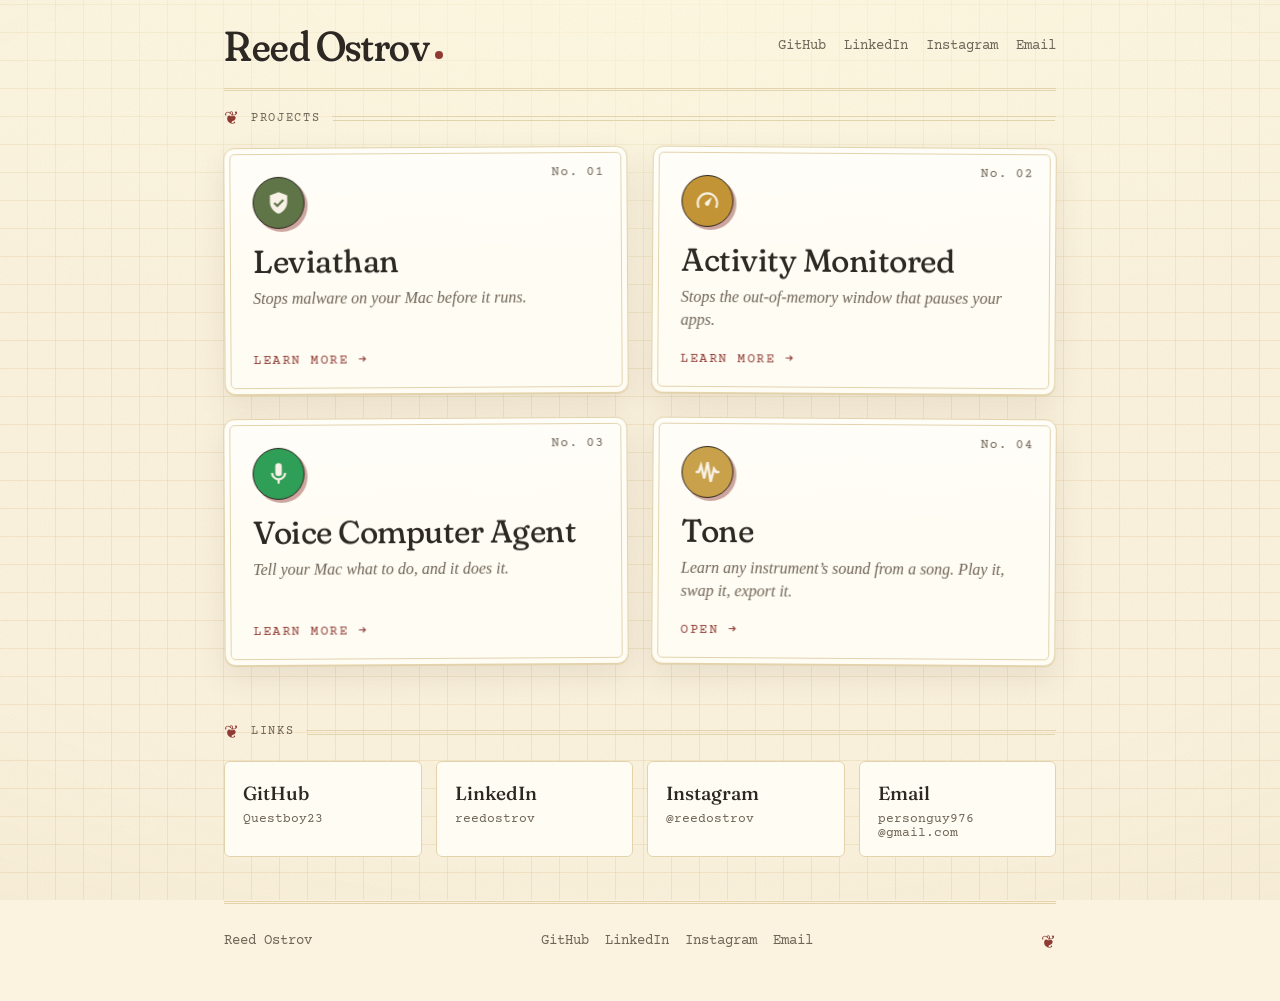
==== commit 9622d7d7: "Pages match Leviathan 4.0 and Activity Monitored 1.0; Voice Computer Agent test count Co-Authored-By" ====
--- a/index.html
+++ b/index.html
@@ -1,7 +1,7 @@
-<!doctype html><html lang="en"><head><meta charset="utf-8"><link rel="icon" href="/favicon.svg" type="image/svg+xml"><meta name="viewport" content="width=device-width,initial-scale=1"><link rel="preconnect" href="https://fonts.googleapis.com"><link rel="preconnect" href="https://fonts.gstatic.com" crossorigin><link href="https://fonts.googleapis.com/css2?family=Fraunces:opsz,wght,SOFT,WONK@9..144,300..600,0..100,0..1&family=Courier+Prime:ital,wght@0,400;0,700;1,400&family=IBM+Plex+Mono:wght@400;500&family=Instrument+Sans:wght@400;600&display=swap" rel="stylesheet"><link rel="stylesheet" href="/style.css?v=19"><title>Reed Ostrov</title><meta name="description" content="Reed Ostrov's projects and links."></head><body><div class="wrap"><header class="top"><a class="name" href="/">Reed Ostrov</a><nav class="toplinks mono"><a href="https://github.com/Questboy23">GitHub</a><a href="https://www.linkedin.com/in/reedostrov">LinkedIn</a><a href="https://www.instagram.com/reedostrov">Instagram</a><a href="mailto:personguy976@gmail.com">Email</a></nav></header>
+<!doctype html><html lang="en"><head><meta charset="utf-8"><meta name="robots" content="noindex, nofollow, noarchive"><link rel="icon" href="/favicon.svg" type="image/svg+xml"><meta name="viewport" content="width=device-width,initial-scale=1"><link rel="preconnect" href="https://fonts.googleapis.com"><link rel="preconnect" href="https://fonts.gstatic.com" crossorigin><link href="https://fonts.googleapis.com/css2?family=Fraunces:opsz,wght,SOFT,WONK@9..144,300..600,0..100,0..1&family=Courier+Prime:ital,wght@0,400;0,700;1,400&family=IBM+Plex+Mono:wght@400;500&family=Instrument+Sans:wght@400;600&display=swap" rel="stylesheet"><link rel="stylesheet" href="/style.css?v=19"><title>Reed Ostrov</title><meta name="description" content="Reed Ostrov's projects and links."></head><body><div class="wrap"><header class="top"><a class="name" href="/">Reed Ostrov</a><nav class="toplinks mono"><a href="https://github.com/Questboy23">GitHub</a><a href="https://www.linkedin.com/in/reedostrov">LinkedIn</a><a href="https://www.instagram.com/reedostrov">Instagram</a><a href="mailto:personguy976@gmail.com">Email</a></nav></header>
 <main class="home"><h1 class="label">Projects</h1><div class="grid">
 <a class="card glass lev" href="/leviathan/"><span class="icon lev"><svg viewBox="0 0 24 24" fill="#f8f2e6"><path d="M12 2 4 5v6c0 5 3.4 9.4 8 11 4.6-1.6 8-6 8-11V5l-8-3zm-1.2 14.2-3.5-3.5 1.4-1.4 2.1 2.1 4.9-4.9 1.4 1.4-6.3 6.3z"/></svg></span><h2>Leviathan</h2><p>Stops malware on your Mac before it runs.</p><span class="pill">Learn more &rarr;</span></a>
-<a class="card glass am" href="/activity-monitored/"><span class="icon am"><svg viewBox="0 0 24 24" fill="#f8f2e6"><path d="M12 4a10 10 0 0 0-10 10c0 1.7.4 3.3 1.2 4.7l1.7-1A8 8 0 1 1 20 14c0 1.4-.4 2.7-1 3.8l1.7 1A10 10 0 0 0 12 4zm4.2 4.4-5.6 4.4a2 2 0 1 0 2.8 2.8l2.8-7.2z"/></svg></span><h2>Activity Monitored</h2><p>Keeps your Mac fast when it is overloaded.</p><span class="pill">Learn more &rarr;</span></a>
+<a class="card glass am" href="/activity-monitored/"><span class="icon am"><svg viewBox="0 0 24 24" fill="#f8f2e6"><path d="M12 4a10 10 0 0 0-10 10c0 1.7.4 3.3 1.2 4.7l1.7-1A8 8 0 1 1 20 14c0 1.4-.4 2.7-1 3.8l1.7 1A10 10 0 0 0 12 4zm4.2 4.4-5.6 4.4a2 2 0 1 0 2.8 2.8l2.8-7.2z"/></svg></span><h2>Activity Monitored</h2><p>Stops the out-of-memory window that pauses your apps.</p><span class="pill">Learn more &rarr;</span></a>
 <a class="card glass" href="/voice-computer-agent/"><span class="icon" style="background:#2f9e57"><svg viewBox="0 0 24 24" fill="#f8f2e6"><path d="M12 14a3 3 0 0 0 3-3V5a3 3 0 0 0-6 0v6a3 3 0 0 0 3 3zm5-3a5 5 0 0 1-10 0H5a7 7 0 0 0 6 6.9V21h2v-3.1a7 7 0 0 0 6-6.9h-2z"/></svg></span><h2>Voice Computer Agent</h2><p>Tell your Mac what to do, and it does it.</p><span class="pill">Learn more &rarr;</span></a>
 <a class="card glass" href="/tone/"><span class="icon" style="background:#c9a14a"><svg viewBox="0 0 24 24" fill="none" stroke="#f8f2e6" stroke-width="2.2" stroke-linecap="round"><path d="M2 12h2l2-6 3 12 3-15 3 18 3-12 2 3h2"/></svg></span><h2>Tone</h2><p>Learn any instrument&rsquo;s sound from a song. Play it, swap it, export it.</p><span class="pill">Open &rarr;</span></a>
 
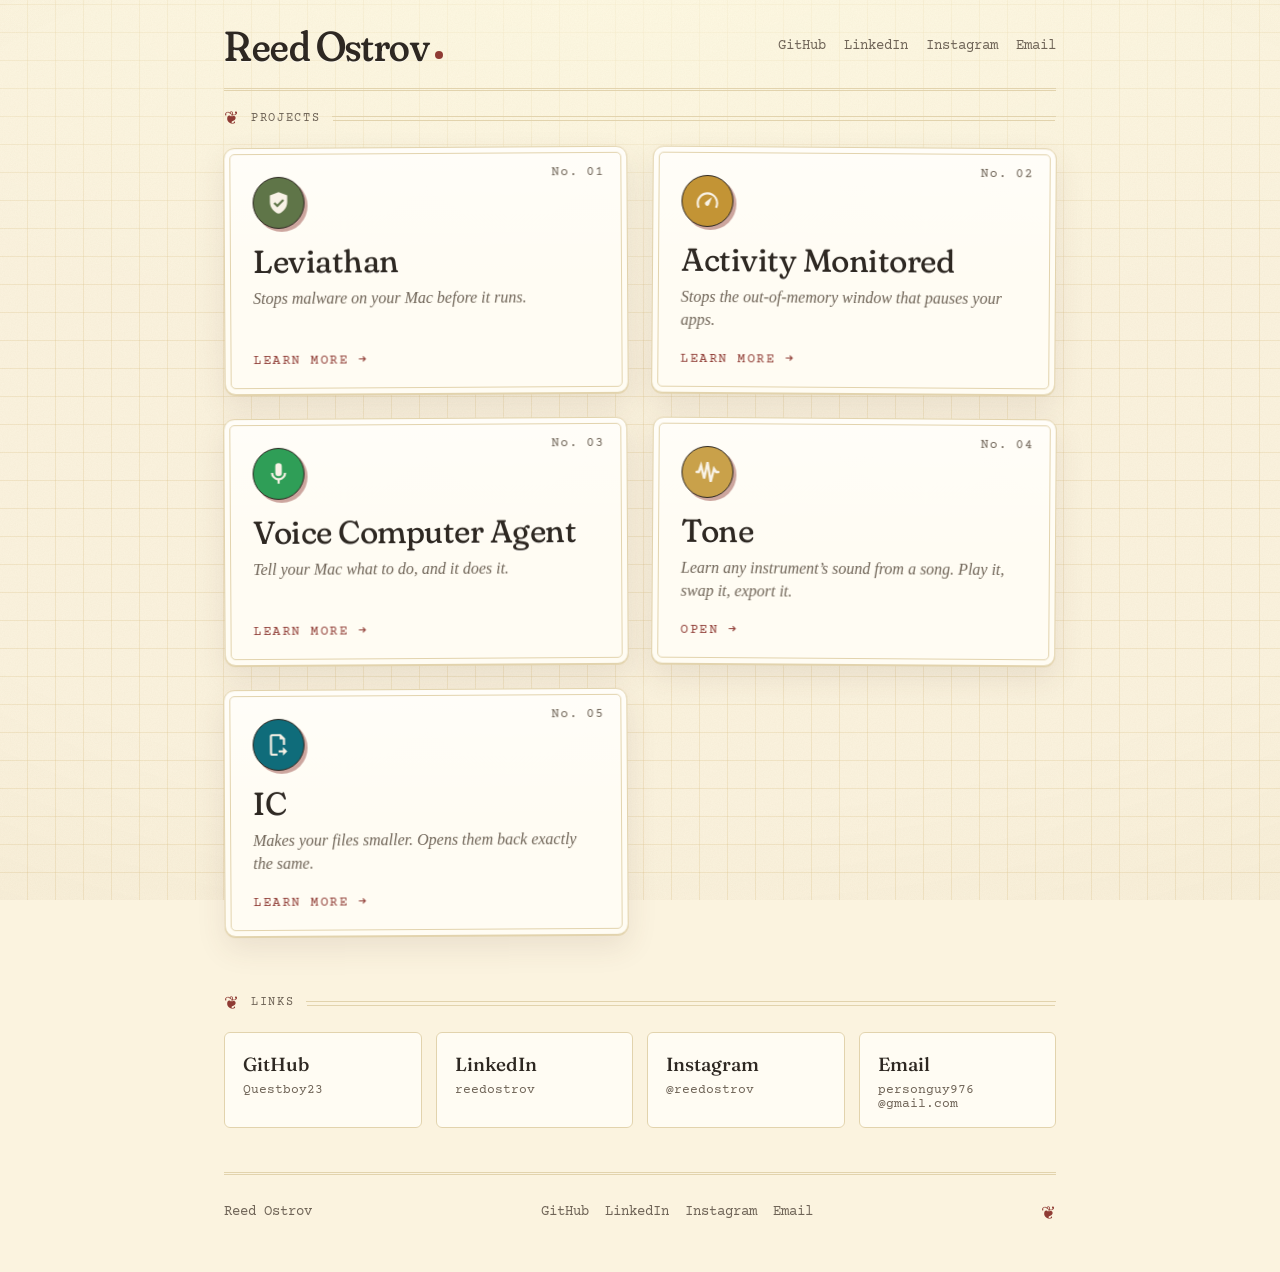
==== commit 33bb1ed8: "Add IC page with public Mac download Co-Authored-By: Claude Opus 5.5 <noreply@anthropic.com>" ====
--- a/index.html
+++ b/index.html
@@ -4,5 +4,6 @@
 <a class="card glass am" href="/activity-monitored/"><span class="icon am"><svg viewBox="0 0 24 24" fill="#f8f2e6"><path d="M12 4a10 10 0 0 0-10 10c0 1.7.4 3.3 1.2 4.7l1.7-1A8 8 0 1 1 20 14c0 1.4-.4 2.7-1 3.8l1.7 1A10 10 0 0 0 12 4zm4.2 4.4-5.6 4.4a2 2 0 1 0 2.8 2.8l2.8-7.2z"/></svg></span><h2>Activity Monitored</h2><p>Stops the out-of-memory window that pauses your apps.</p><span class="pill">Learn more &rarr;</span></a>
 <a class="card glass" href="/voice-computer-agent/"><span class="icon" style="background:#2f9e57"><svg viewBox="0 0 24 24" fill="#f8f2e6"><path d="M12 14a3 3 0 0 0 3-3V5a3 3 0 0 0-6 0v6a3 3 0 0 0 3 3zm5-3a5 5 0 0 1-10 0H5a7 7 0 0 0 6 6.9V21h2v-3.1a7 7 0 0 0 6-6.9h-2z"/></svg></span><h2>Voice Computer Agent</h2><p>Tell your Mac what to do, and it does it.</p><span class="pill">Learn more &rarr;</span></a>
 <a class="card glass" href="/tone/"><span class="icon" style="background:#c9a14a"><svg viewBox="0 0 24 24" fill="none" stroke="#f8f2e6" stroke-width="2.2" stroke-linecap="round"><path d="M2 12h2l2-6 3 12 3-15 3 18 3-12 2 3h2"/></svg></span><h2>Tone</h2><p>Learn any instrument&rsquo;s sound from a song. Play it, swap it, export it.</p><span class="pill">Open &rarr;</span></a>
+<a class="card glass" href="/ic/"><span class="icon" style="background:#0f6c7a"><svg viewBox="0 0 24 24" fill="#f8f2e6"><path d="M6 2h8l4 4v6h-2V7h-3V4H6v16h5v2H6a2 2 0 0 1-2-2V4a2 2 0 0 1 2-2zm10 12 4 4-4 4v-3h-4v-2h4v-3z"/></svg></span><h2>IC</h2><p>Makes your files smaller. Opens them back exactly the same.</p><span class="pill">Learn more &rarr;</span></a>
 
 </div><h1 class="label" style="margin-top:56px">Links</h1><ul class="links"><li><a href="https://github.com/Questboy23"><b>GitHub</b><span>Questboy23</span></a></li><li><a href="https://www.linkedin.com/in/reedostrov"><b>LinkedIn</b><span>reedostrov</span></a></li><li><a href="https://www.instagram.com/reedostrov"><b>Instagram</b><span>@reedostrov</span></a></li><li><a href="mailto:personguy976@gmail.com"><b>Email</b><span>personguy976<wbr>@gmail.com</span></a></li></ul></main><footer><span>Reed Ostrov</span><nav class="footlinks"><a href="https://github.com/Questboy23">GitHub</a><a href="https://www.linkedin.com/in/reedostrov">LinkedIn</a><a href="https://www.instagram.com/reedostrov">Instagram</a><a href="mailto:personguy976@gmail.com">Email</a></nav></footer></div></body></html>
